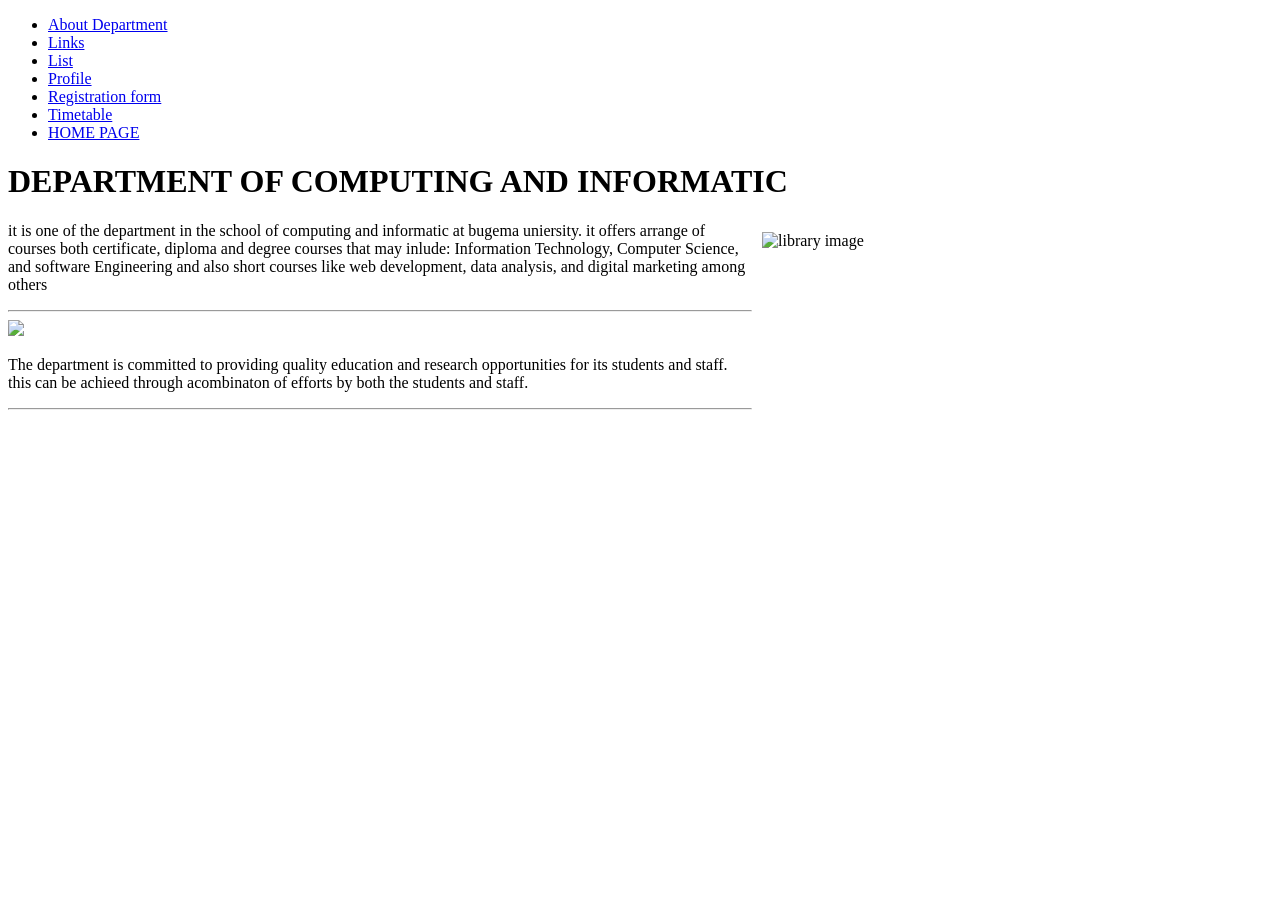
==== INDEX.HTML @ ed8061ed "Create INDEX.HTML" ====
<!DOCTYPE html>
<html lang="en">

<head>
    <meta charset="UTF-8">
    <meta name="viewport" content="width=device-width, initial-scale=1.0">
    <title>ABOUT US</title>
    <UL>
        <LI><A href="INDEX.HTML">About Department</A></LI>
        <LI><A href="LINKS PAGE.html">Links</A></LI>
        <LI><A href="LISTPAGE.HTML">List</A></LI>
        <LI><A href="PROFILE PAGE.HTML">Profile</A></LI>
        <LI><A href="REGISTRATION FORM.html">Registration form</A></LI>
        <LI><A href="TIMETABLE.html">Timetable</A></LI>
        <LI><A href="HOME.HTML">HOME PAGE</A></LI>
    </UL>

<body>
    <header>
        <h1> DEPARTMENT OF COMPUTING AND INFORMATIC </h1>
        <img src="library1.jpg" style="float: right;margin: 10px " alt=" library image" width="500" height="300">
    </header>
    <p> it is one of the department in the school of computing and informatic at bugema uniersity.
        it offers arrange of courses both certificate, diploma and degree courses that may inlude:
        Information Technology, Computer Science, and software Engineering and also short courses
        like web development, data analysis, and digital marketing among others </p>
    <HR>
    </HR>
    <!-- <img src="library2.jpg" ;alt="back image" width="800" height="400" stcyle="bakground-image: ;">
 -->
    <img src="library2.jpg" style="background-image: background-size, cover; background-position: center;">





    <P>The department is committed to providing quality education
        and research opportunities for its students and staff. this can be achieed through
        acombinaton of efforts by both the students and staff. </P>
    <hr>

</body>


</html>
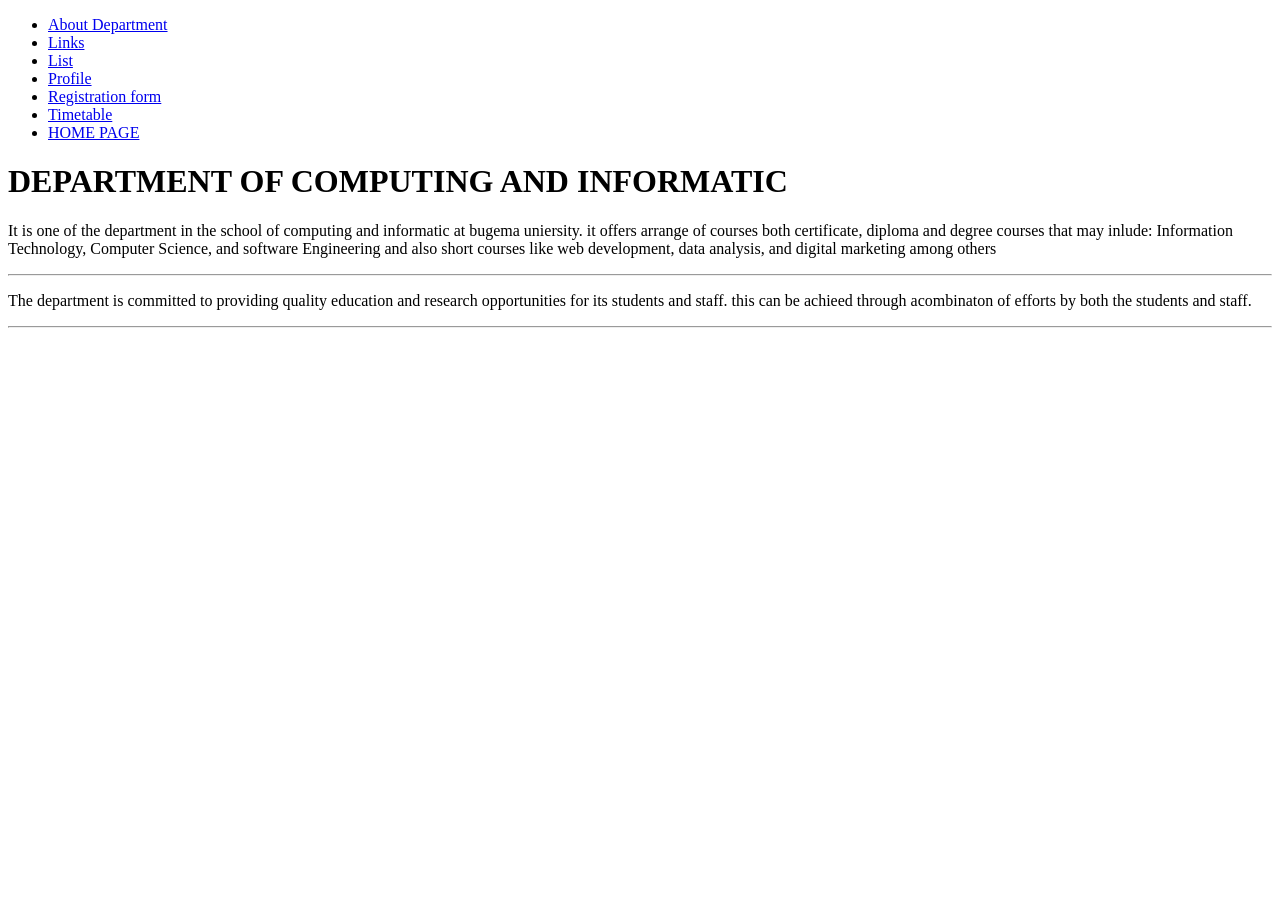
==== commit 28fe20da: "Update INDEX.HTML" ====
--- a/INDEX.HTML
+++ b/INDEX.HTML
@@ -4,7 +4,7 @@
 <head>
     <meta charset="UTF-8">
     <meta name="viewport" content="width=device-width, initial-scale=1.0">
-    <title>ABOUT US</title>
+    <title>ABOUT THE DEPARTMENT</title>
     <UL>
         <LI><A href="INDEX.HTML">About Department</A></LI>
         <LI><A href="LINKS PAGE.html">Links</A></LI>
@@ -18,18 +18,14 @@
 <body>
     <header>
         <h1> DEPARTMENT OF COMPUTING AND INFORMATIC </h1>
-        <img src="library1.jpg" style="float: right;margin: 10px " alt=" library image" width="500" height="300">
+
     </header>
-    <p> it is one of the department in the school of computing and informatic at bugema uniersity.
+    <p>It is one of the department in the school of computing and informatic at bugema uniersity.
         it offers arrange of courses both certificate, diploma and degree courses that may inlude:
         Information Technology, Computer Science, and software Engineering and also short courses
         like web development, data analysis, and digital marketing among others </p>
     <HR>
     </HR>
-    <!-- <img src="library2.jpg" ;alt="back image" width="800" height="400" stcyle="bakground-image: ;">
- -->
-    <img src="library2.jpg" style="background-image: background-size, cover; background-position: center;">
-
 
 
 
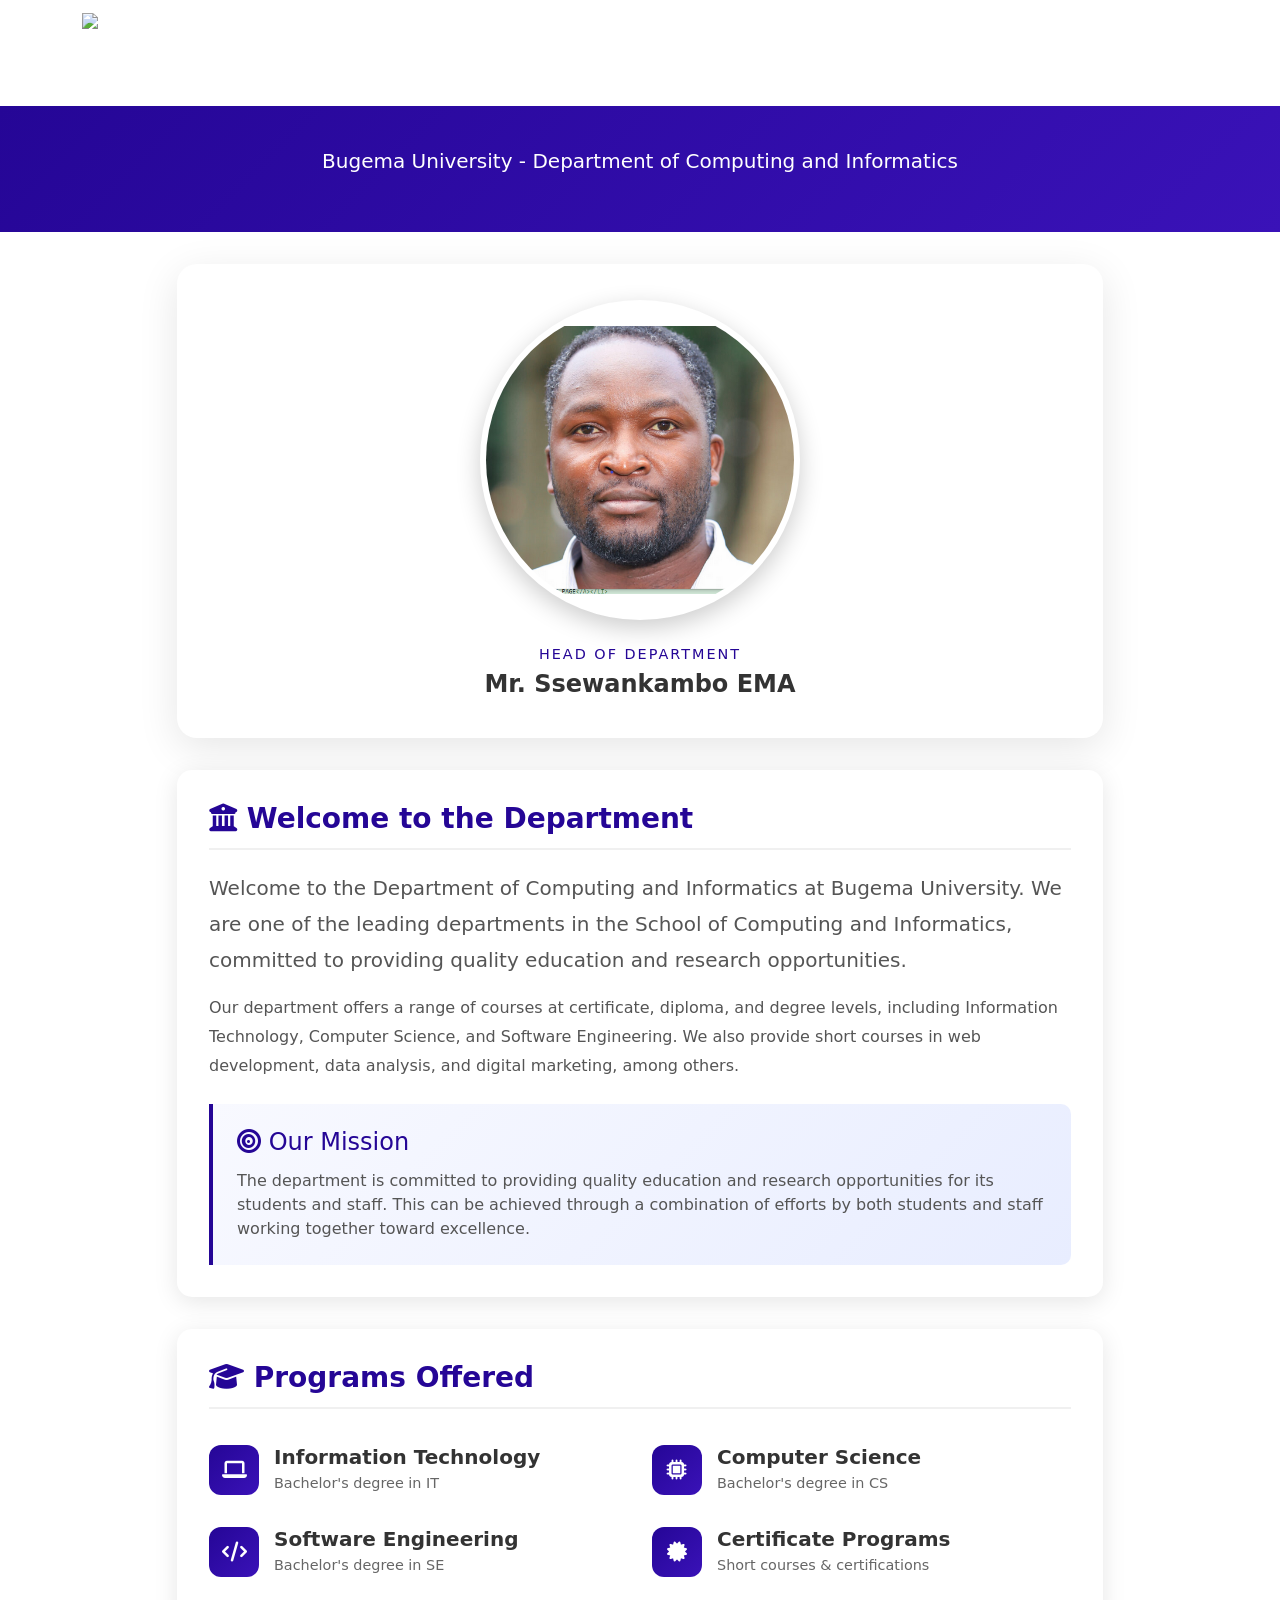
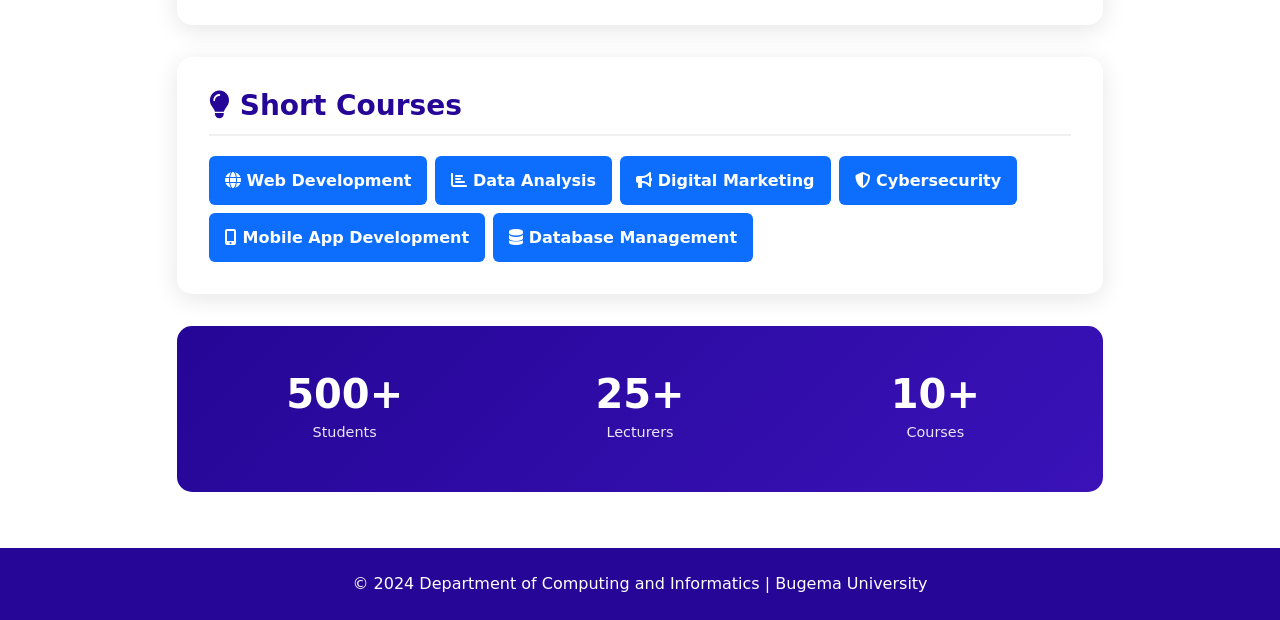
==== commit 80a8b37c: "Update INDEX.HTML" ====
--- a/INDEX.HTML
+++ b/INDEX.HTML
@@ -4,38 +4,384 @@
 <head>
     <meta charset="UTF-8">
     <meta name="viewport" content="width=device-width, initial-scale=1.0">
-    <title>ABOUT THE DEPARTMENT</title>
-    <UL>
-        <LI><A href="INDEX.HTML">About Department</A></LI>
-        <LI><A href="LINKS PAGE.html">Links</A></LI>
-        <LI><A href="LISTPAGE.HTML">List</A></LI>
-        <LI><A href="PROFILE PAGE.HTML">Profile</A></LI>
-        <LI><A href="REGISTRATION FORM.html">Registration form</A></LI>
-        <LI><A href="TIMETABLE.html">Timetable</A></LI>
-        <LI><A href="HOME.HTML">HOME PAGE</A></LI>
-    </UL>
+    <title>About Department - Department of Computing and Informatics</title>
+    <link href="https://cdn.jsdelivr.net/npm/bootstrap@5.3.8/dist/css/bootstrap.min.css" rel="stylesheet"
+        integrity="sha384-sRIl4kxILFvY47J16cr9ZwB07vP4J8+LH7qKQnuqkuIAvNWLzeN8tE5YBujZqJLB" crossorigin="anonymous">
+    <link rel="stylesheet" href="Styles.css">
+    <link rel="stylesheet" href="https://cdnjs.cloudflare.com/ajax/libs/font-awesome/6.4.0/css/all.min.css">
+    <style>
+        .page-header {
+            background: linear-gradient(135deg, #250696 0%, #3a12b8 100%);
+            color: white;
+            padding: 2.5rem 0;
+            margin-bottom: 2rem;
+        }
+
+        .hod-card {
+            background: white;
+            border-radius: 20px;
+            box-shadow: 0 10px 40px rgba(0, 0, 0, 0.1);
+            margin-bottom: 2rem;
+            padding-top: 20px;
+        }
+
+        .hod-image-container {
+            position: relative;
+            width: 320px;
+            height: 320px;
+            margin: 0 auto 1.5rem;
+            z-index: 10;
+        }
+
+        .hod-image {
+            width: 320px;
+            height: 320px;
+            border-radius: 50%;
+            object-fit: contain;
+            background: white;
+            border: 6px solid white;
+            box-shadow: 0 8px 25px rgba(0, 0, 0, 0.2);
+        }
+
+        .hod-content {
+            padding: 1rem 2rem 2rem;
+            text-align: center;
+        }
+
+        .hod-title {
+            color: #250696;
+            font-size: 0.9rem;
+            text-transform: uppercase;
+            letter-spacing: 2px;
+            margin-bottom: 0.25rem;
+        }
+
+        .hod-name {
+            font-size: 1.5rem;
+            font-weight: 700;
+            color: #333;
+            margin-bottom: 0.5rem;
+        }
+
+        .content-card {
+            background: white;
+            border-radius: 15px;
+            box-shadow: 0 5px 25px rgba(0, 0, 0, 0.1);
+            padding: 2rem;
+            margin-bottom: 2rem;
+        }
+
+        .content-card h3 {
+            color: #250696;
+            font-weight: 600;
+            margin-bottom: 1.25rem;
+            padding-bottom: 0.75rem;
+            border-bottom: 2px solid #f0f0f0;
+        }
+
+        .feature-item {
+            display: flex;
+            align-items: flex-start;
+            gap: 15px;
+            padding: 1rem 0;
+            border-bottom: 1px solid #f5f5f5;
+        }
+
+        .feature-item:last-child {
+            border-bottom: none;
+        }
+
+        .feature-icon {
+            width: 50px;
+            height: 50px;
+            background: linear-gradient(135deg, #250696 0%, #3a12b8 100%);
+            border-radius: 12px;
+            display: flex;
+            align-items: center;
+            justify-content: center;
+            color: white;
+            font-size: 1.25rem;
+            flex-shrink: 0;
+        }
+
+        .feature-text h5 {
+            font-weight: 600;
+            color: #333;
+            margin-bottom: 0.25rem;
+        }
+
+        .feature-text p {
+            color: #666;
+            font-size: 0.9rem;
+            margin-bottom: 0;
+        }
+
+        .mission-box {
+            background: linear-gradient(135deg, #f8f9ff 0%, #e8edff 100%);
+            border-left: 4px solid #250696;
+            padding: 1.5rem;
+            border-radius: 0 10px 10px 0;
+            margin-top: 1.5rem;
+        }
+
+        .mission-box h4 {
+            color: #250696;
+            margin-bottom: 0.75rem;
+        }
+
+        .stats-section {
+            background: linear-gradient(135deg, #250696 0%, #3a12b8 100%);
+            border-radius: 15px;
+            padding: 2rem;
+            color: white;
+            margin-bottom: 2rem;
+        }
+
+        .stat-item {
+            text-align: center;
+            padding: 1rem;
+        }
+
+        .stat-number {
+            font-size: 2.5rem;
+            font-weight: 700;
+            line-height: 1;
+        }
+
+        .stat-label {
+            font-size: 0.9rem;
+            opacity: 0.9;
+            margin-top: 0.5rem;
+        }
+
+        @media (max-width: 768px) {
+            .page-header {
+                padding: 1.5rem 0;
+            }
+
+            .hod-card {
+                padding-top: 15px;
+            }
+
+            .hod-image-container {
+                width: 200px;
+                height: 200px;
+                margin: 0 auto 1rem;
+            }
+
+            .hod-image {
+                width: 200px;
+                height: 200px;
+            }
+
+            .hod-name {
+                font-size: 1.25rem;
+            }
+
+            .content-card {
+                padding: 1.5rem;
+            }
+
+            .feature-item {
+                flex-direction: column;
+                text-align: center;
+            }
+
+            .feature-icon {
+                margin: 0 auto;
+            }
+        }
+    </style>
+</head>
 
 <body>
-    <header>
-        <h1> DEPARTMENT OF COMPUTING AND INFORMATIC </h1>
-
+    <!-- Navigation -->
+    <header class="navbar-custom">
+        <nav class="navbar navbar-expand-lg navbar-dark">
+            <div class="container">
+                <a class="navbar-brand d-flex align-items-center" href="INDEX.HTML">
+                    <img src="log.jpeg" alt="BUGEMA UNIVERSITY LOGO" width="80" height="80"
+                        class="me-2 circular-frame-white">
+                    <span class="d-none d-md-block">DEPARTMENT OF COMPUTING AND INFORMATICS</span>
+                    <span class="d-md-none">DCI</span>
+                </a>
+                <button class="navbar-toggler" type="button" data-bs-toggle="collapse" data-bs-target="#navbarNav">
+                    <span class="navbar-toggler-icon"></span>
+                </button>
+                <div class="collapse navbar-collapse" id="navbarNav">
+                    <ul class="navbar-nav ms-auto">
+                        <li class="nav-item"><a class="nav-link active" href="INDEX.HTML"><i class="fas fa-home"></i>
+                                Home</a>
+                        </li>
+                        <li class="nav-item"><a class="nav-link" href="About.html"><i class="fas fa-graduation-cap"></i>
+                                About</a></li>
+                        <li class="nav-item"><a class="nav-link" href="contact.html"><i class="fas fa-envelope"></i>
+                                Contact</a></li>
+                        <li class="nav-item"><a class="nav-link" href="ALUMNI PAGE.HTML"><i
+                                    class="fas fa-user-graduate"></i>
+                                Alumni</a></li>
+                        <li class="nav-item"><a class="nav-link" href="TIMETABLE.html"><i class="fas fa-calendar"></i>
+                                Timetable</a></li>
+                    </ul>
+                </div>
+            </div>
+        </nav>
     </header>
-    <p>It is one of the department in the school of computing and informatic at bugema uniersity.
-        it offers arrange of courses both certificate, diploma and degree courses that may inlude:
-        Information Technology, Computer Science, and software Engineering and also short courses
-        like web development, data analysis, and digital marketing among others </p>
-    <HR>
-    </HR>
-
-
-
-
-    <P>The department is committed to providing quality education
-        and research opportunities for its students and staff. this can be achieed through
-        acombinaton of efforts by both the students and staff. </P>
-    <hr>
-
+
+    <!-- Page Header -->
+    <div class="page-header">
+        <div class="container">
+            <div class="row">
+                <div class="col-12 text-center">
+                    <p class="lead">Bugema University - Department of Computing and Informatics</p>
+                </div>
+            </div>
+        </div>
+    </div>
+
+    <!-- Main Content -->
+    <main class="container">
+        <div class="row justify-content-center">
+            <div class="col-lg-10">
+                <!-- HOD Card with Circular Image -->
+                <div class="hod-card">
+                    <div class="hod-content">
+                        <div class="hod-image-container">
+                            <img src="HOD.png" alt="Head of Department" class="hod-image circular-frame">
+                        </div>
+                        <p class="hod-title">Head of Department</p>
+                        <h2 class="hod-name">Mr. Ssewankambo EMA</h2>
+                    </div>
+                </div>
+
+                <!-- Welcome Section -->
+                <div class="content-card">
+                    <h3><i class="fas fa-university"></i> Welcome to the Department</h3>
+                    <p class="lead" style="color: #555; line-height: 1.8;">
+                        Welcome to the Department of Computing and Informatics at Bugema University.
+                        We are one of the leading departments in the School of Computing and Informatics,
+                        committed to providing quality education and research opportunities.
+                    </p>
+                    <p style="color: #555; line-height: 1.8;">
+                        Our department offers a range of courses at certificate, diploma, and degree levels,
+                        including Information Technology, Computer Science, and Software Engineering.
+                        We also provide short courses in web development, data analysis, and digital marketing, among
+                        others.
+                    </p>
+
+                    <div class="mission-box">
+                        <h4><i class="fas fa-bullseye"></i> Our Mission</h4>
+                        <p style="margin-bottom: 0; color: #555;">
+                            The department is committed to providing quality education and research opportunities
+                            for its students and staff. This can be achieved through a combination of efforts
+                            by both students and staff working together toward excellence.
+                        </p>
+                    </div>
+                </div>
+
+                <!-- Programs Offered -->
+                <div class="content-card">
+                    <h3><i class="fas fa-graduation-cap"></i> Programs Offered</h3>
+                    <div class="row">
+                        <div class="col-md-6">
+                            <div class="feature-item">
+                                <div class="feature-icon">
+                                    <i class="fas fa-laptop"></i>
+                                </div>
+                                <div class="feature-text">
+                                    <h5>Information Technology</h5>
+                                    <p>Bachelor's degree in IT</p>
+                                </div>
+                            </div>
+                        </div>
+                        <div class="col-md-6">
+                            <div class="feature-item">
+                                <div class="feature-icon">
+                                    <i class="fas fa-microchip"></i>
+                                </div>
+                                <div class="feature-text">
+                                    <h5>Computer Science</h5>
+                                    <p>Bachelor's degree in CS</p>
+                                </div>
+                            </div>
+                        </div>
+                        <div class="col-md-6">
+                            <div class="feature-item">
+                                <div class="feature-icon">
+                                    <i class="fas fa-code"></i>
+                                </div>
+                                <div class="feature-text">
+                                    <h5>Software Engineering</h5>
+                                    <p>Bachelor's degree in SE</p>
+                                </div>
+                            </div>
+                        </div>
+                        <div class="col-md-6">
+                            <div class="feature-item">
+                                <div class="feature-icon">
+                                    <i class="fas fa-certificate"></i>
+                                </div>
+                                <div class="feature-text">
+                                    <h5>Certificate Programs</h5>
+                                    <p>Short courses & certifications</p>
+                                </div>
+                            </div>
+                        </div>
+                    </div>
+                </div>
+
+                <!-- Short Courses -->
+                <div class="content-card">
+                    <h3><i class="fas fa-lightbulb"></i> Short Courses</h3>
+                    <div class="d-flex flex-wrap gap-2 mt-3">
+                        <span class="badge bg-primary p-3 fs-6"><i class="fas fa-globe"></i> Web Development</span>
+                        <span class="badge bg-primary p-3 fs-6"><i class="fas fa-chart-bar"></i> Data Analysis</span>
+                        <span class="badge bg-primary p-3 fs-6"><i class="fas fa-bullhorn"></i> Digital Marketing</span>
+                        <span class="badge bg-primary p-3 fs-6"><i class="fas fa-shield-alt"></i> Cybersecurity</span>
+                        <span class="badge bg-primary p-3 fs-6"><i class="fas fa-mobile-alt"></i> Mobile App
+                            Development</span>
+                        <span class="badge bg-primary p-3 fs-6"><i class="fas fa-database"></i> Database
+                            Management</span>
+                    </div>
+                </div>
+
+                <!-- Stats Section -->
+                <div class="stats-section">
+                    <div class="row">
+                        <div class="col-4">
+                            <div class="stat-item">
+                                <div class="stat-number">500+</div>
+                                <div class="stat-label">Students</div>
+                            </div>
+                        </div>
+                        <div class="col-4">
+                            <div class="stat-item">
+                                <div class="stat-number">25+</div>
+                                <div class="stat-label">Lecturers</div>
+                            </div>
+                        </div>
+                        <div class="col-4">
+                            <div class="stat-item">
+                                <div class="stat-number">10+</div>
+                                <div class="stat-label">Courses</div>
+                            </div>
+                        </div>
+                    </div>
+                </div>
+            </div>
+        </div>
+    </main>
+
+    <!-- Footer -->
+    <footer class="text-center py-4 mt-4" style="background: #250696; color: white;">
+        <div class="container">
+            <p class="mb-0">&copy; 2024 Department of Computing and Informatics | Bugema University</p>
+        </div>
+    </footer>
+
+    <script src="https://cdn.jsdelivr.net/npm/bootstrap@5.3.8/dist/js/bootstrap.bundle.min.js"
+        integrity="sha384-/vh1+pyRH8RRHJ9 LucyR7Ubt4mvb6mkP2ZjzC2S7Xmu6nBJS2z9b3J7mKx1PZ8S6b"
+        crossorigin="anonymous"></script>
 </body>
 
-
 </html>
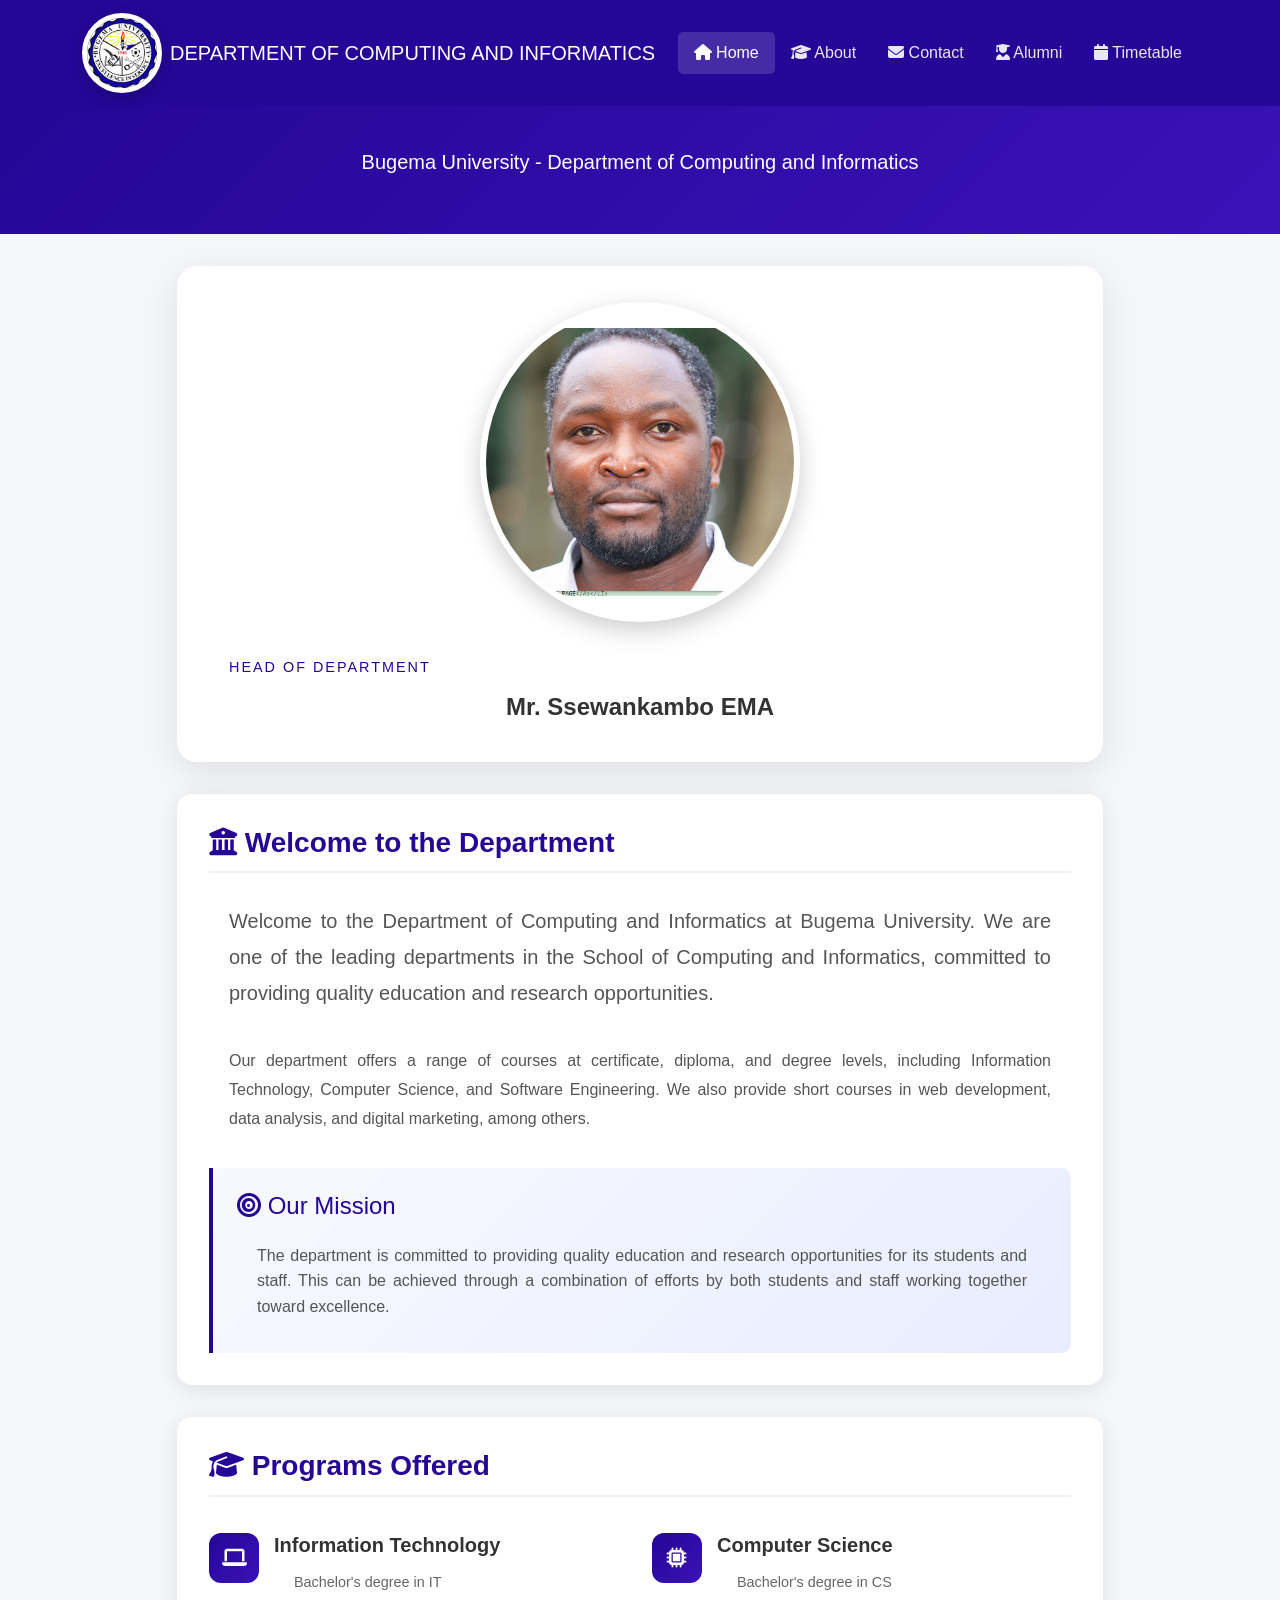
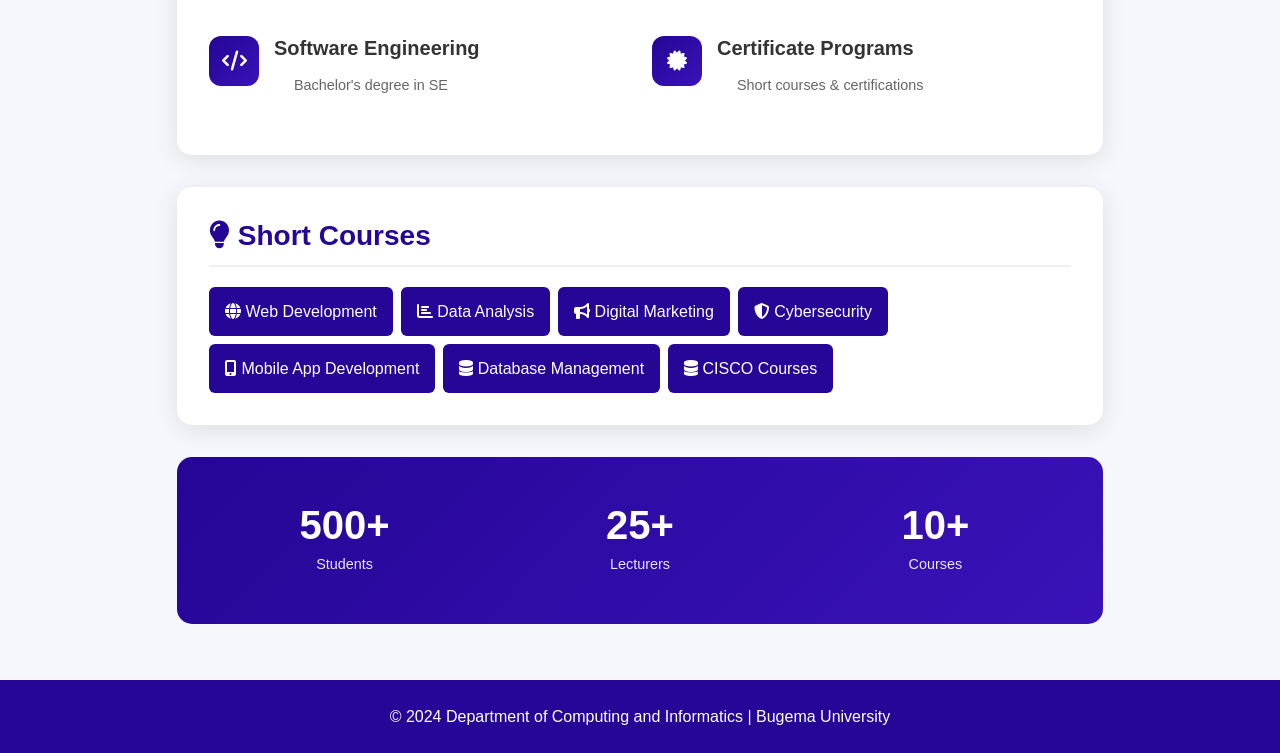
==== commit fb5ae4fd: "Update INDEX.HTML" ====
--- a/INDEX.HTML
+++ b/INDEX.HTML
@@ -342,6 +342,7 @@
                             Development</span>
                         <span class="badge bg-primary p-3 fs-6"><i class="fas fa-database"></i> Database
                             Management</span>
+                        <span class="badge bg-primary p-3 fs-6"><i class="fas fa-database"></i> CISCO Courses</span>
                     </div>
                 </div>
 
--- a/Styles.css
+++ b/Styles.css
@@ -0,0 +1,172 @@
+body {
+    font-family: 'Segoe UI', Tahoma, Geneva, Verdana, sans-serif;
+    margin: 0;
+    padding: 0;
+    background-color: #f5f7fa;
+    color: #1d1b1b;
+    line-height: 1.6;
+}
+
+/* Navbar Custom Styles */
+.navbar-custom {
+    background-color: #250696;
+}
+
+.navbar-custom .navbar-nav .nav-link {
+    color: rgba(255, 255, 255, 0.9);
+    padding: 0.5rem 1rem;
+    transition: all 0.3s ease;
+}
+
+.navbar-custom .navbar-nav .nav-link:hover,
+.navbar-custom .navbar-nav .nav-link.active {
+    color: #fff;
+    background-color: rgba(255, 255, 255, 0.15);
+    border-radius: 5px;
+}
+
+.navbar-custom .navbar-toggler {
+    border-color: rgba(255, 255, 255, 0.5);
+}
+
+.navbar-custom .navbar-toggler-icon {
+    background-image: url("data:image/svg+xml,%3csvg xmlns='http://www.w3.org/2000/svg' viewBox='0 0 30 30'%3e%3cpath stroke='rgba%28255, 255, 255, 0.9%29' stroke-linecap='round' stroke-miterlimit='10' stroke-width='2' d='M4 7h22M4 15h22M4 23h22'/%3e%3c/svg%3e");
+}
+
+/* Main Content Styling */
+main {
+    max-width: 1200px;
+    margin: 0 auto;
+    padding: 0 15px;
+}
+
+main img {
+    max-width: 100%;
+    height: auto;
+    border-radius: 8px;
+    box-shadow: 0 4px 6px rgba(0, 0, 0, 0.1);
+    display: block;
+}
+
+main h1,
+main h2 {
+    color: #250696;
+    text-align: center;
+}
+
+main p {
+    padding: 10px 20px;
+    text-align: justify;
+}
+
+hr {
+    border: none;
+    border-top: 2px solid #250696;
+    margin: 20px 0;
+}
+
+/* Primary Colors */
+.text-primary {
+    color: #250696 !important;
+}
+
+.bg-primary {
+    background-color: #250696 !important;
+}
+
+/* Footer */
+footer {
+    background-color: #250696;
+    color: white;
+    padding: 1.5rem 0;
+}
+
+/* Responsive Design */
+@media (max-width: 991px) {
+    .navbar-custom .navbar-collapse {
+        background-color: #1a0530;
+        padding: 1rem;
+        border-radius: 10px;
+        margin-top: 0.5rem;
+    }
+
+    .navbar-custom .navbar-nav {
+        margin: 0;
+        padding: 0;
+    }
+
+    .navbar-custom .navbar-nav .nav-link {
+        padding: 0.75rem 1rem;
+    }
+}
+
+@media (max-width: 768px) {
+    .navbar-brand img {
+        width: 55px !important;
+        height: 55px !important;
+    }
+
+    .profile-header h1 {
+        font-size: 1.75rem !important;
+    }
+
+    .profile-header .lead {
+        font-size: 1rem;
+    }
+
+    main {
+        padding: 0 10px;
+    }
+}
+
+/* Card Hover Effects */
+.info-card {
+    transition: transform 0.3s ease, box-shadow 0.3s ease;
+}
+
+.info-card:hover {
+    transform: translateY(-5px);
+    box-shadow: 0 8px 25px rgba(0, 0, 0, 0.1) !important;
+}
+
+/* Badge Styling */
+.badge {
+    font-weight: 500;
+    padding: 0.5em 0.75em;
+}
+
+/* Button Styles */
+.btn-primary {
+    background-color: #250696;
+    border-color: #250696;
+}
+
+.btn-primary:hover {
+    background-color: #1a0530;
+    border-color: #1a0530;
+}
+
+/* Circular Image Frames */
+.circular-frame {
+    border-radius: 50%;
+    object-fit: cover;
+    border: 4px solid #250696;
+    box-shadow: 0 4px 15px rgba(0, 0, 0, 0.15);
+}
+
+.circular-frame-white {
+    border-radius: 50%;
+    object-fit: cover;
+    border: 5px solid white;
+    box-shadow: 0 4px 15px rgba(0, 0, 0, 0.2);
+}
+
+/* Interactive Links */
+.page-link {
+    transition: all 0.3s ease;
+}
+
+.page-link:hover {
+    transform: translateY(-3px);
+    box-shadow: 0 5px 20px rgba(37, 6, 150, 0.2);
+}
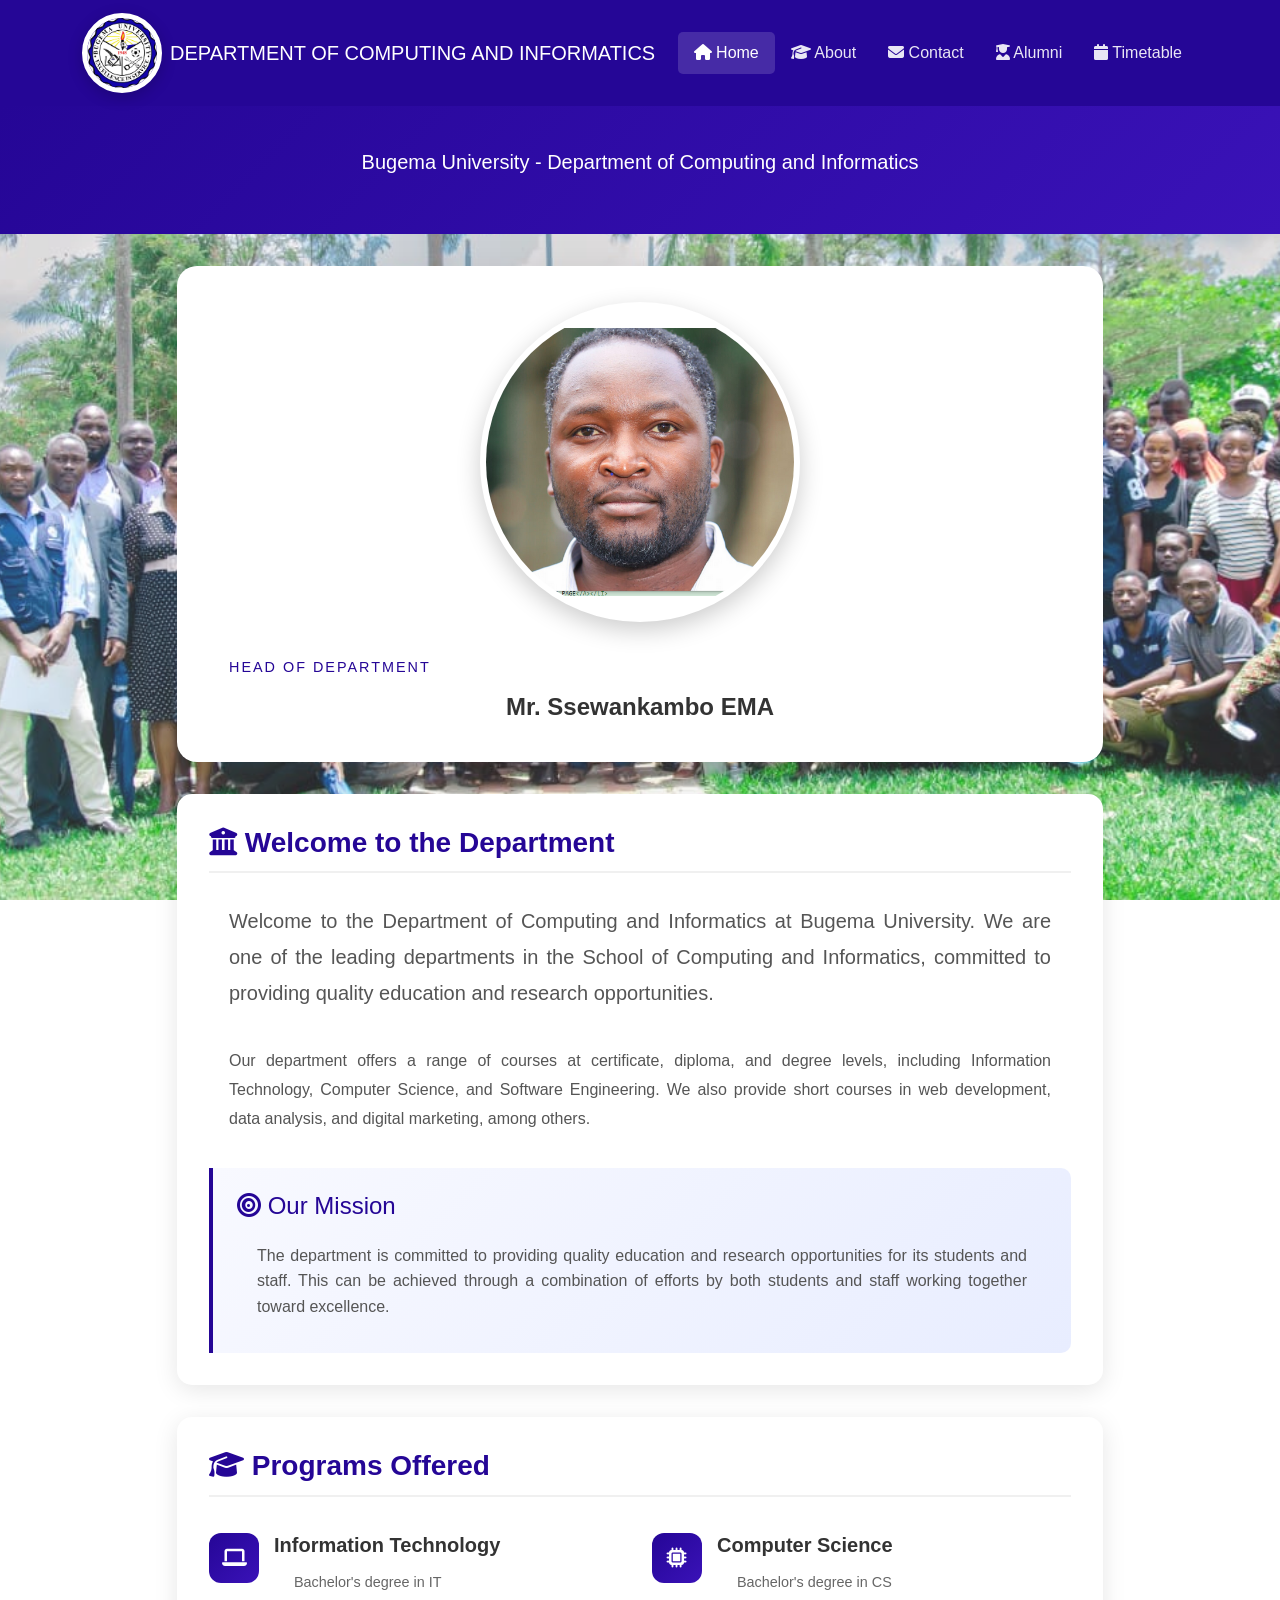
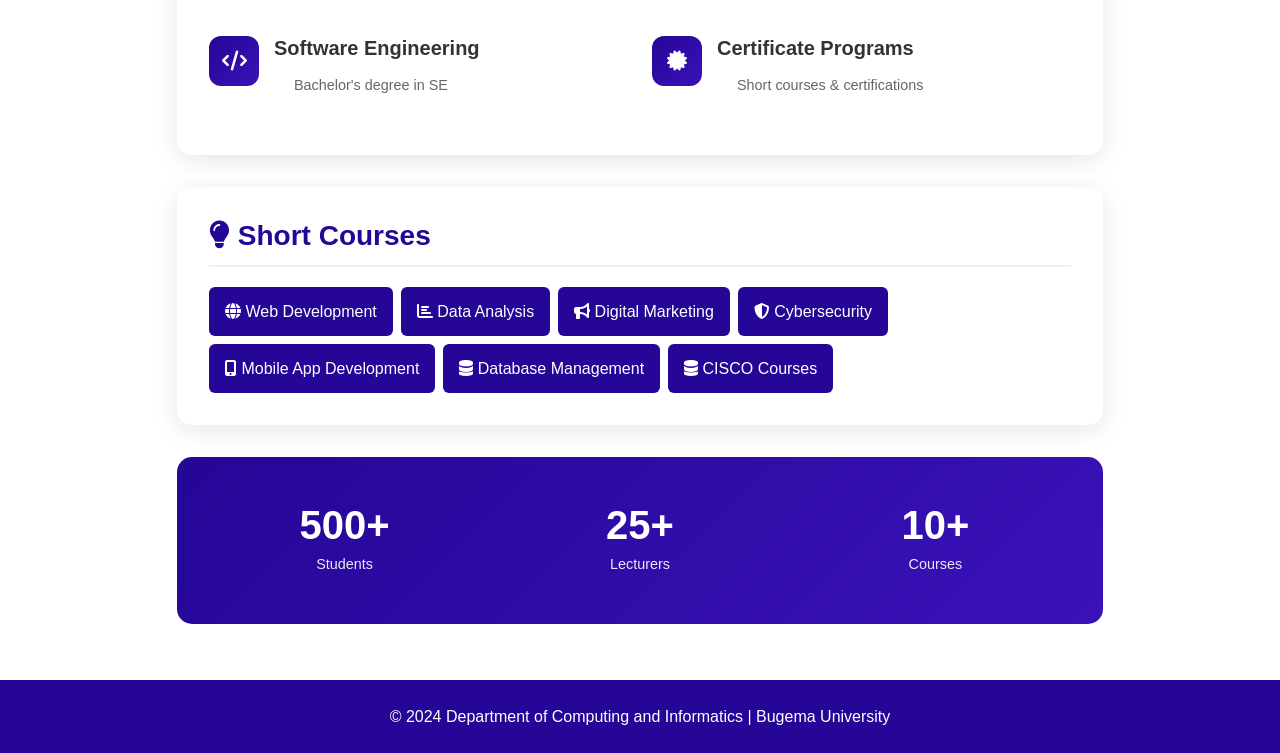
==== commit 135d803d: "Update INDEX.HTML" ====
--- a/INDEX.HTML
+++ b/INDEX.HTML
@@ -199,7 +199,7 @@
     <header class="navbar-custom">
         <nav class="navbar navbar-expand-lg navbar-dark">
             <div class="container">
-                <a class="navbar-brand d-flex align-items-center" href="INDEX.HTML">
+                <a class="navbar-brand d-flex align-items-center" href="index.html">
                     <img src="log.jpeg" alt="BUGEMA UNIVERSITY LOGO" width="80" height="80"
                         class="me-2 circular-frame-white">
                     <span class="d-none d-md-block">DEPARTMENT OF COMPUTING AND INFORMATICS</span>
@@ -210,7 +210,7 @@
                 </button>
                 <div class="collapse navbar-collapse" id="navbarNav">
                     <ul class="navbar-nav ms-auto">
-                        <li class="nav-item"><a class="nav-link active" href="INDEX.HTML"><i class="fas fa-home"></i>
+                        <li class="nav-item"><a class="nav-link active" href="index.html"><i class="fas fa-home"></i>
                                 Home</a>
                         </li>
                         <li class="nav-item"><a class="nav-link" href="About.html"><i class="fas fa-graduation-cap"></i>
--- a/Styles.css
+++ b/Styles.css
@@ -2,9 +2,27 @@
     font-family: 'Segoe UI', Tahoma, Geneva, Verdana, sans-serif;
     margin: 0;
     padding: 0;
-    background-color: #f5f7fa;
+    background-image: url('DEPARTMENT.jpeg');
+    background-size: cover;
+    background-position: center;
+    background-repeat: no-repeat;
+    background-attachment: fixed;
     color: #1d1b1b;
     line-height: 1.6;
+    min-height: 100vh;
+}
+
+/* Overlay to ensure content readability */
+body::before {
+    content: '';
+    position: fixed;
+    top: 0;
+    left: 0;
+    width: 100%;
+    height: 100%;
+    background: rgba(255, 255, 255, 0.15);
+    z-index: -1;
+    pointer-events: none;
 }
 
 /* Navbar Custom Styles */
